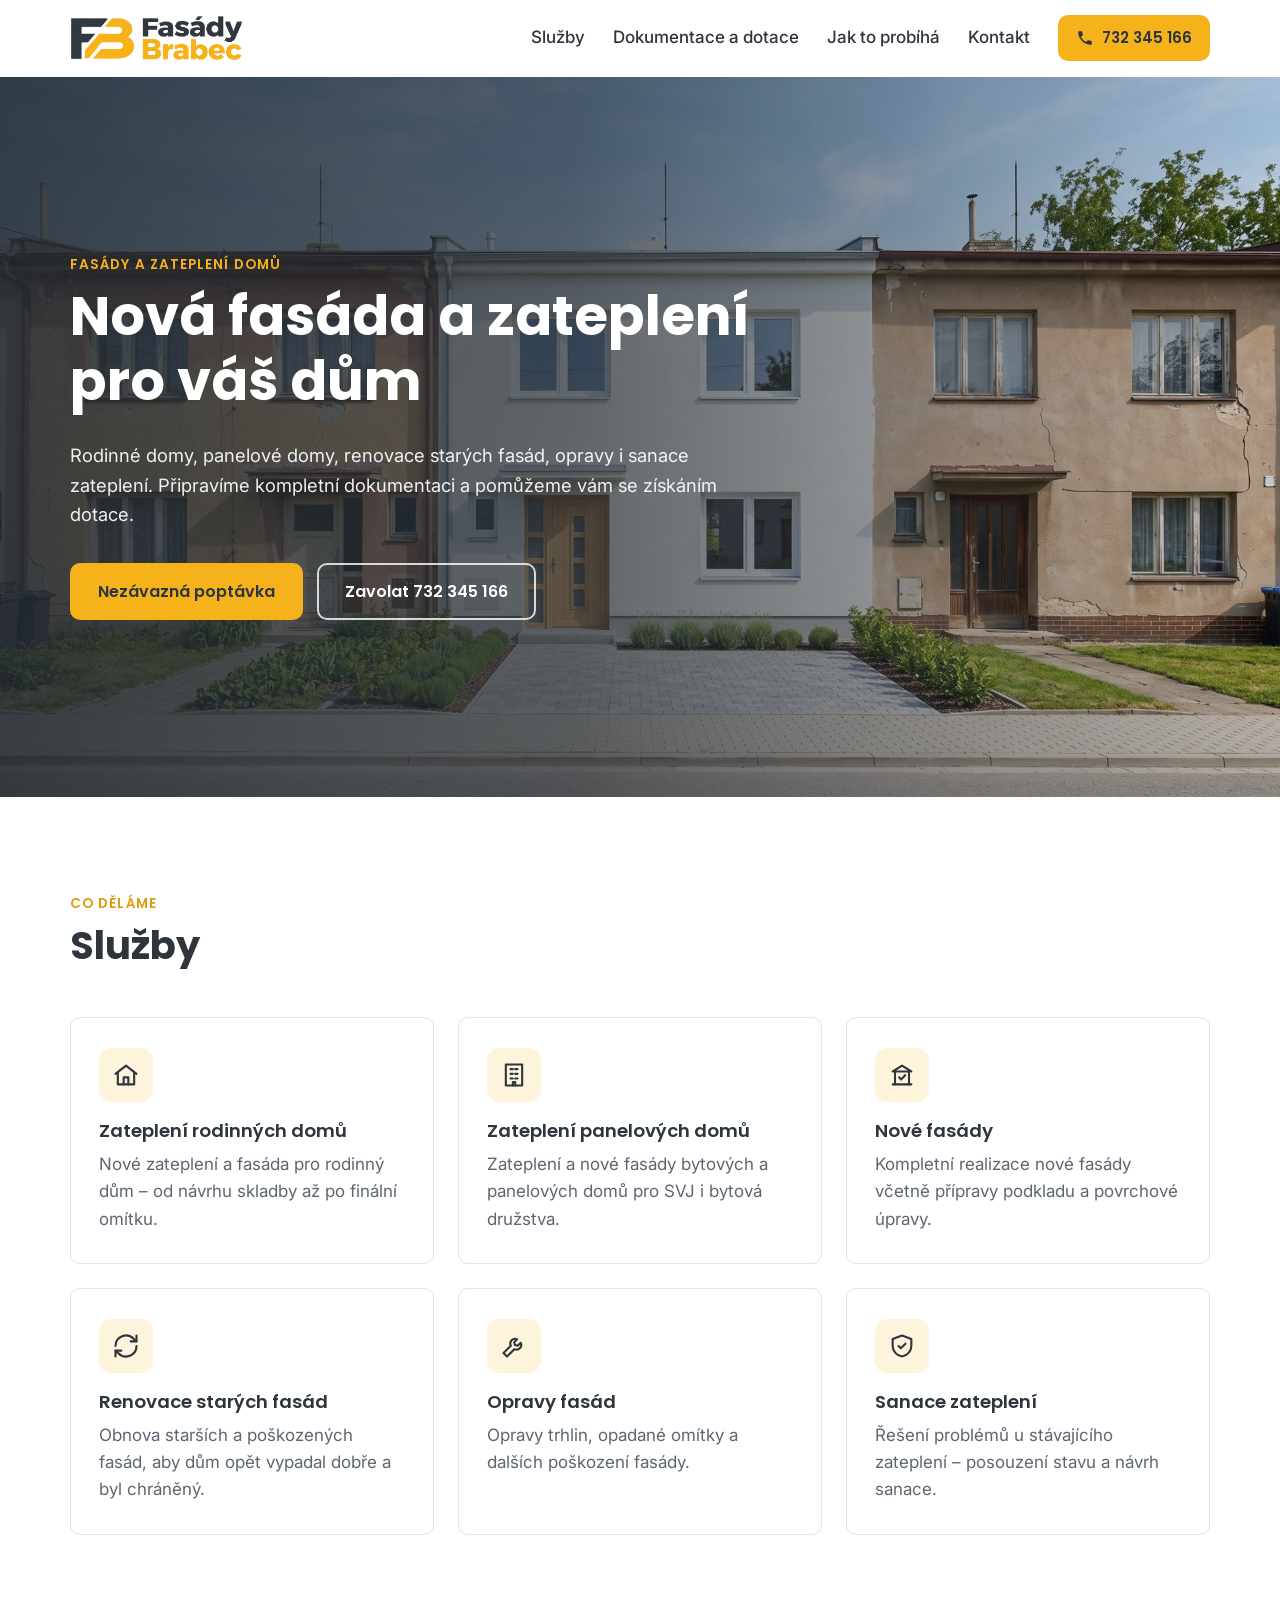
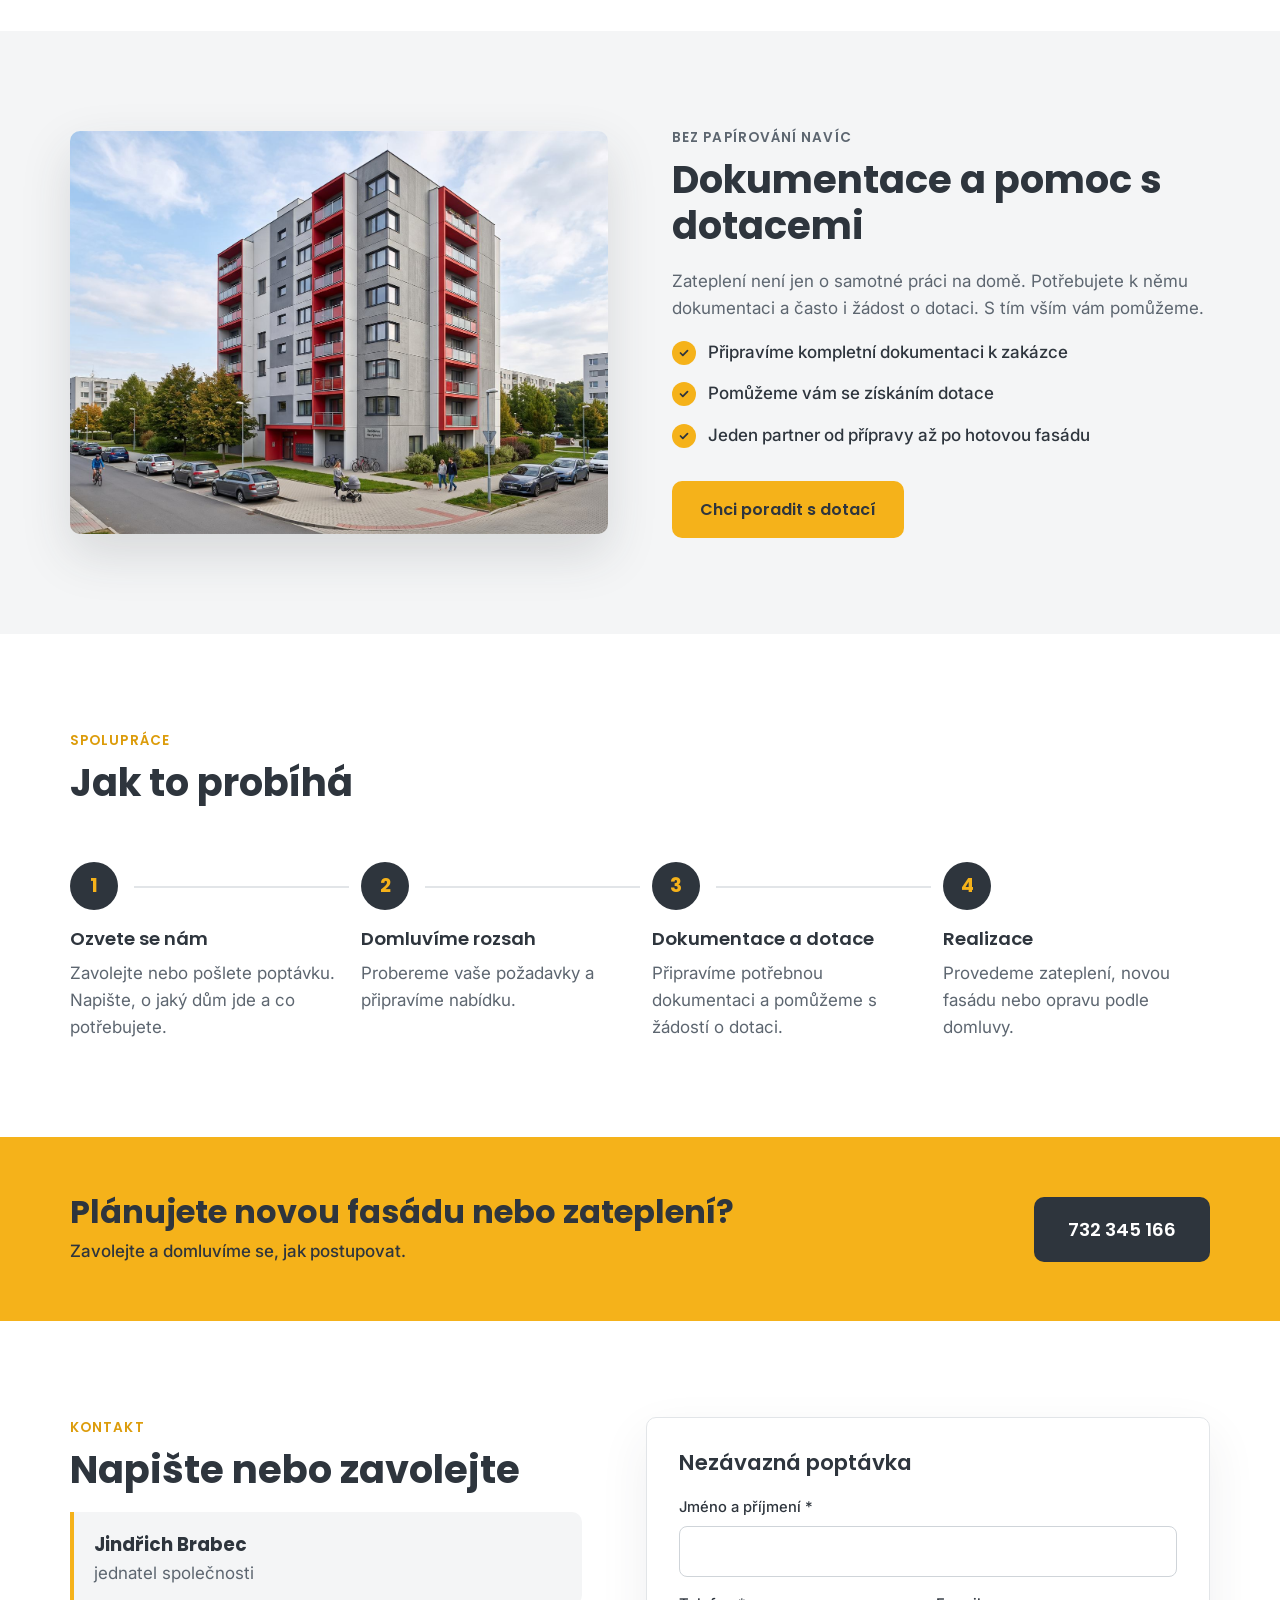
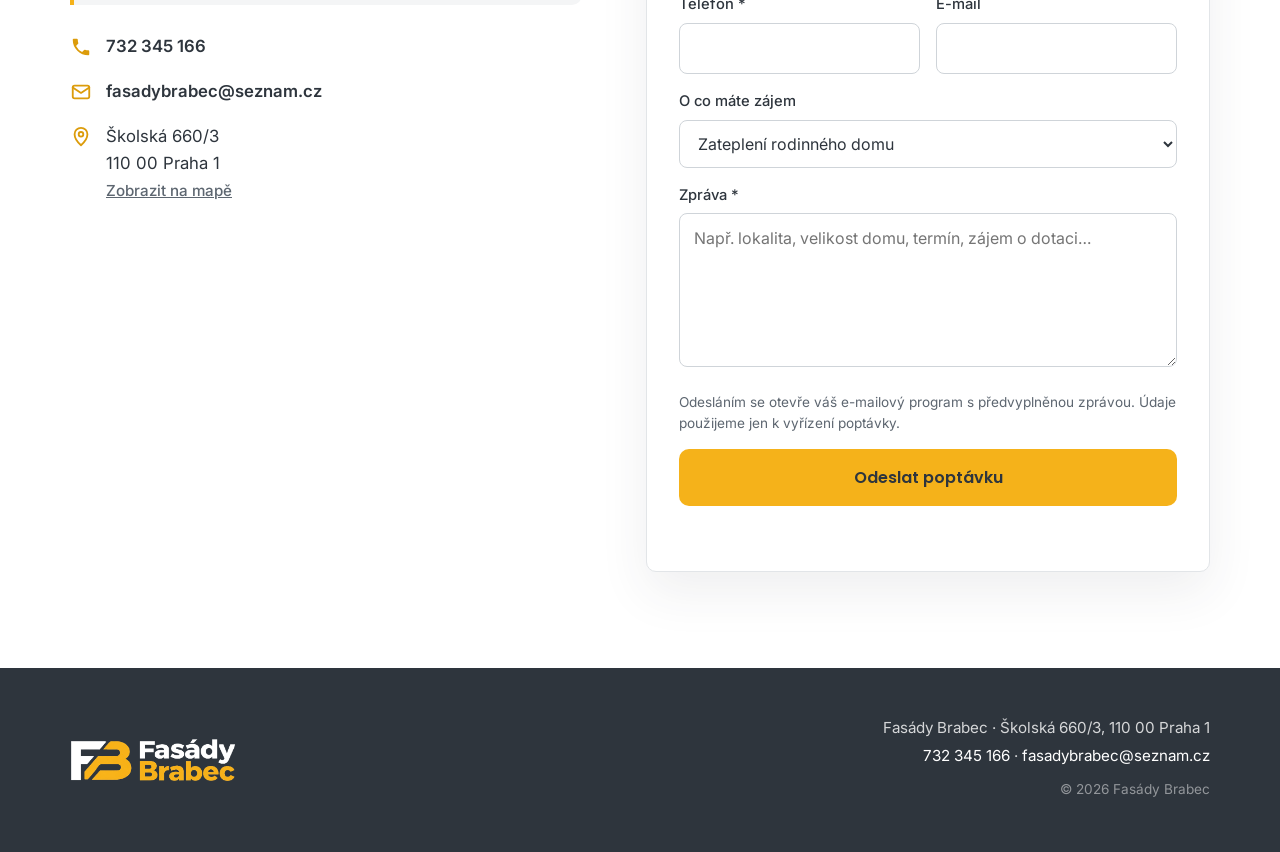
==== index.html @ e6b009e5 "Initial website Fasády Brabec Co-Authored-By: Claude Opus 5.5 <noreply@anthropic.com>" ====
<!DOCTYPE html>
<html lang="cs">
<head>
  <!-- Google Tag Manager -->
  <script>(function(w,d,s,l,i){w[l]=w[l]||[];w[l].push({'gtm.start':
  new Date().getTime(),event:'gtm.js'});var f=d.getElementsByTagName(s)[0],
  j=d.createElement(s),dl=l!='dataLayer'?'&l='+l:'';j.async=true;j.src=
  'https://www.googletagmanager.com/gtm.js?id='+i+dl;f.parentNode.insertBefore(j,f);
  })(window,document,'script','dataLayer','GTM-MR7RRQ3H');</script>
  <!-- End Google Tag Manager -->
  <meta charset="UTF-8">
  <meta name="viewport" content="width=device-width, initial-scale=1">
  <title>Fasády Brabec – nové fasády, zateplení a opravy fasád | Praha</title>
  <meta name="description" content="Nové fasády a zateplení rodinných i panelových domů, renovace a opravy fasád, sanace zateplení. Připravíme kompletní dokumentaci a pomůžeme s dotacemi.">
  <link rel="canonical" href="https://fasadybrabec.cz/">

  <meta property="og:type" content="website">
  <meta property="og:url" content="https://fasadybrabec.cz/">
  <meta property="og:title" content="Fasády Brabec – nové fasády a zateplení domů">
  <meta property="og:description" content="Zateplení a fasády pro rodinné i panelové domy. Dokumentace a pomoc s dotacemi.">
  <meta property="og:image" content="https://fasadybrabec.cz/img/rodinny-dum-og.jpg">
  <meta property="og:locale" content="cs_CZ">

  <link rel="icon" type="image/png" href="img/favicon.png">
  <link rel="apple-touch-icon" href="img/favicon.png">

  <link rel="preconnect" href="https://fonts.googleapis.com">
  <link rel="preconnect" href="https://fonts.gstatic.com" crossorigin>
  <link href="https://fonts.googleapis.com/css2?family=Poppins:wght@500;600;700&family=Inter:wght@400;500;600&display=swap" rel="stylesheet">
  <link rel="stylesheet" href="style.css">

  <script type="application/ld+json">
  {
    "@context": "https://schema.org",
    "@type": "HomeAndConstructionBusiness",
    "name": "Fasády Brabec",
    "url": "https://fasadybrabec.cz/",
    "logo": "https://fasadybrabec.cz/img/logo-fasady-brabec.png",
    "image": "https://fasadybrabec.cz/img/rodinny-dum-og.jpg",
    "telephone": "+420732345166",
    "email": "fasadybrabec@seznam.cz",
    "address": {
      "@type": "PostalAddress",
      "streetAddress": "Školská 660/3",
      "addressLocality": "Praha 1",
      "postalCode": "110 00",
      "addressCountry": "CZ"
    },
    "founder": { "@type": "Person", "name": "Jindřich Brabec", "jobTitle": "jednatel společnosti" }
  }
  </script>
</head>
<body>
  <!-- Google Tag Manager (noscript) -->
  <noscript><iframe src="https://www.googletagmanager.com/ns.html?id=GTM-MR7RRQ3H"
  height="0" width="0" style="display:none;visibility:hidden"></iframe></noscript>
  <!-- End Google Tag Manager (noscript) -->

  <header class="site-header" id="top">
    <div class="container header-inner">
      <a href="#top" class="logo" aria-label="Fasády Brabec – úvod">
        <img src="img/logo-fasady-brabec.png" alt="Fasády Brabec" width="591" height="157">
      </a>

      <button class="nav-toggle" aria-expanded="false" aria-controls="main-nav" aria-label="Otevřít menu">
        <span></span><span></span><span></span>
      </button>

      <nav class="main-nav" id="main-nav">
        <a href="#sluzby">Služby</a>
        <a href="#dotace">Dokumentace a dotace</a>
        <a href="#postup">Jak to probíhá</a>
        <a href="#kontakt">Kontakt</a>
        <a href="tel:+420732345166" class="btn btn-primary btn-sm nav-phone">
          <svg viewBox="0 0 24 24" aria-hidden="true"><path d="M6.6 10.8a15.1 15.1 0 0 0 6.6 6.6l2.2-2.2a1 1 0 0 1 1-.25 11.4 11.4 0 0 0 3.6.57 1 1 0 0 1 1 1V20a1 1 0 0 1-1 1A17 17 0 0 1 3 4a1 1 0 0 1 1-1h3.5a1 1 0 0 1 1 1c0 1.25.2 2.45.57 3.57a1 1 0 0 1-.25 1z"/></svg>
          732 345 166
        </a>
      </nav>
    </div>
  </header>

  <main>
    <!-- HERO -->
    <section class="hero">
      <div class="hero-bg" role="img" aria-label="Řadové domy – uprostřed dům s novou fasádou"></div>
      <div class="container hero-content">
        <p class="eyebrow">Fasády a zateplení domů</p>
        <h1>Nová fasáda a zateplení<br>pro váš dům</h1>
        <p class="hero-lead">Rodinné domy, panelové domy, renovace starých fasád, opravy i sanace zateplení. Připravíme kompletní dokumentaci a pomůžeme vám se získáním dotace.</p>
        <div class="hero-actions">
          <a href="#kontakt" class="btn btn-primary">Nezávazná poptávka</a>
          <a href="tel:+420732345166" class="btn btn-ghost">Zavolat 732 345 166</a>
        </div>
      </div>
    </section>

    <!-- SLUŽBY -->
    <section class="section" id="sluzby">
      <div class="container">
        <div class="section-head">
          <p class="eyebrow">Co děláme</p>
          <h2>Služby</h2>
        </div>

        <div class="services">
          <article class="service">
            <div class="service-icon" aria-hidden="true">
              <svg viewBox="0 0 24 24"><path d="M3 11 12 4l9 7"/><path d="M5 10v10h14V10"/><path d="M10 20v-6h4v6"/></svg>
            </div>
            <h3>Zateplení rodinných domů</h3>
            <p>Nové zateplení a fasáda pro rodinný dům – od návrhu skladby až po finální omítku.</p>
          </article>

          <article class="service">
            <div class="service-icon" aria-hidden="true">
              <svg viewBox="0 0 24 24"><rect x="5" y="3" width="14" height="18"/><path d="M9 7h2M13 7h2M9 11h2M13 11h2M9 15h2M13 15h2M11 21v-3h2v3"/></svg>
            </div>
            <h3>Zateplení panelových domů</h3>
            <p>Zateplení a nové fasády bytových a panelových domů pro SVJ i bytová družstva.</p>
          </article>

          <article class="service">
            <div class="service-icon" aria-hidden="true">
              <svg viewBox="0 0 24 24"><path d="M4 20h16"/><path d="M6 20V9h12v11"/><path d="M4 9l8-5 8 5"/><path d="m9.5 14 1.8 1.8 3.4-3.6"/></svg>
            </div>
            <h3>Nové fasády</h3>
            <p>Kompletní realizace nové fasády včetně přípravy podkladu a povrchové úpravy.</p>
          </article>

          <article class="service">
            <div class="service-icon" aria-hidden="true">
              <svg viewBox="0 0 24 24"><path d="M3 12a9 9 0 0 1 15.5-6.2L21 8"/><path d="M21 3v5h-5"/><path d="M21 12a9 9 0 0 1-15.5 6.2L3 16"/><path d="M3 21v-5h5"/></svg>
            </div>
            <h3>Renovace starých fasád</h3>
            <p>Obnova starších a poškozených fasád, aby dům opět vypadal dobře a byl chráněný.</p>
          </article>

          <article class="service">
            <div class="service-icon" aria-hidden="true">
              <svg viewBox="0 0 24 24"><path d="M14.7 6.3a4 4 0 0 0-5.4 5.4L3 18l3 3 6.3-6.3a4 4 0 0 0 5.4-5.4l-2.5 2.5-2.4-.6-.6-2.4z"/></svg>
            </div>
            <h3>Opravy fasád</h3>
            <p>Opravy trhlin, opadané omítky a dalších poškození fasády.</p>
          </article>

          <article class="service">
            <div class="service-icon" aria-hidden="true">
              <svg viewBox="0 0 24 24"><path d="M12 3 4 6v6c0 4.5 3.4 8.3 8 9 4.6-.7 8-4.5 8-9V6z"/><path d="m9 12 2 2 4-4"/></svg>
            </div>
            <h3>Sanace zateplení</h3>
            <p>Řešení problémů u stávajícího zateplení – posouzení stavu a návrh sanace.</p>
          </article>
        </div>
      </div>
    </section>

    <!-- DOKUMENTACE A DOTACE -->
    <section class="section section-alt" id="dotace">
      <div class="container split">
        <div class="split-img">
          <img src="img/panelovy-dum.jpg" alt="Zateplený panelový dům s novou fasádou" width="1400" height="1045" loading="lazy">
        </div>
        <div class="split-text">
          <p class="eyebrow">Bez papírování navíc</p>
          <h2>Dokumentace a pomoc s dotacemi</h2>
          <p>Zateplení není jen o samotné práci na domě. Potřebujete k němu dokumentaci a často i žádost o dotaci. S tím vším vám pomůžeme.</p>
          <ul class="checklist">
            <li>Připravíme kompletní dokumentaci k zakázce</li>
            <li>Pomůžeme vám se získáním dotace</li>
            <li>Jeden partner od přípravy až po hotovou fasádu</li>
          </ul>
          <a href="#kontakt" class="btn btn-primary">Chci poradit s dotací</a>
        </div>
      </div>
    </section>

    <!-- POSTUP -->
    <section class="section" id="postup">
      <div class="container">
        <div class="section-head">
          <p class="eyebrow">Spolupráce</p>
          <h2>Jak to probíhá</h2>
        </div>
        <ol class="steps">
          <li>
            <span class="step-num">1</span>
            <h3>Ozvete se nám</h3>
            <p>Zavolejte nebo pošlete poptávku. Napište, o jaký dům jde a co potřebujete.</p>
          </li>
          <li>
            <span class="step-num">2</span>
            <h3>Domluvíme rozsah</h3>
            <p>Probereme vaše požadavky a připravíme nabídku.</p>
          </li>
          <li>
            <span class="step-num">3</span>
            <h3>Dokumentace a dotace</h3>
            <p>Připravíme potřebnou dokumentaci a pomůžeme s žádostí o dotaci.</p>
          </li>
          <li>
            <span class="step-num">4</span>
            <h3>Realizace</h3>
            <p>Provedeme zateplení, novou fasádu nebo opravu podle domluvy.</p>
          </li>
        </ol>
      </div>
    </section>

    <!-- CTA pás -->
    <section class="cta-band">
      <div class="container cta-inner">
        <div>
          <h2>Plánujete novou fasádu nebo zateplení?</h2>
          <p>Zavolejte a domluvíme se, jak postupovat.</p>
        </div>
        <a href="tel:+420732345166" class="btn btn-dark">732 345 166</a>
      </div>
    </section>

    <!-- KONTAKT -->
    <section class="section" id="kontakt">
      <div class="container contact">
        <div class="contact-info">
          <p class="eyebrow">Kontakt</p>
          <h2>Napište nebo zavolejte</h2>

          <div class="person">
            <strong>Jindřich Brabec</strong>
            <span>jednatel společnosti</span>
          </div>

          <ul class="contact-list">
            <li>
              <svg viewBox="0 0 24 24" aria-hidden="true"><path d="M6.6 10.8a15.1 15.1 0 0 0 6.6 6.6l2.2-2.2a1 1 0 0 1 1-.25 11.4 11.4 0 0 0 3.6.57 1 1 0 0 1 1 1V20a1 1 0 0 1-1 1A17 17 0 0 1 3 4a1 1 0 0 1 1-1h3.5a1 1 0 0 1 1 1c0 1.25.2 2.45.57 3.57a1 1 0 0 1-.25 1z"/></svg>
              <a href="tel:+420732345166">732 345 166</a>
            </li>
            <li>
              <svg viewBox="0 0 24 24" aria-hidden="true" class="stroke"><rect x="3" y="5" width="18" height="14" rx="2"/><path d="m3 7 9 6 9-6"/></svg>
              <a href="mailto:fasadybrabec@seznam.cz">fasadybrabec@seznam.cz</a>
            </li>
            <li>
              <svg viewBox="0 0 24 24" aria-hidden="true" class="stroke"><path d="M12 21s-7-6.2-7-12a7 7 0 0 1 14 0c0 5.8-7 12-7 12z"/><circle cx="12" cy="9" r="2.5"/></svg>
              <address>
                Školská 660/3<br>
                110 00 Praha 1<br>
                <a href="https://mapy.com/cs/?q=%C5%A0kolsk%C3%A1%20660%2F3%2C%20Praha%201" target="_blank" rel="noopener">Zobrazit na mapě</a>
              </address>
            </li>
          </ul>
        </div>

        <form class="contact-form" id="contact-form" novalidate>
          <h3>Nezávazná poptávka</h3>
          <div class="field">
            <label for="f-name">Jméno a příjmení *</label>
            <input id="f-name" name="name" type="text" autocomplete="name" required>
          </div>
          <div class="field-row">
            <div class="field">
              <label for="f-phone">Telefon *</label>
              <input id="f-phone" name="phone" type="tel" autocomplete="tel" required>
            </div>
            <div class="field">
              <label for="f-email">E-mail</label>
              <input id="f-email" name="email" type="email" autocomplete="email">
            </div>
          </div>
          <div class="field">
            <label for="f-type">O co máte zájem</label>
            <select id="f-type" name="type">
              <option>Zateplení rodinného domu</option>
              <option>Zateplení panelového / bytového domu</option>
              <option>Nová fasáda</option>
              <option>Renovace staré fasády</option>
              <option>Oprava fasády</option>
              <option>Sanace zateplení</option>
              <option>Jiné</option>
            </select>
          </div>
          <div class="field">
            <label for="f-msg">Zpráva *</label>
            <textarea id="f-msg" name="message" rows="5" placeholder="Např. lokalita, velikost domu, termín, zájem o dotaci…" required></textarea>
          </div>
          <p class="form-note">Odesláním se otevře váš e-mailový program s předvyplněnou zprávou. Údaje použijeme jen k vyřízení poptávky.</p>
          <button type="submit" class="btn btn-primary btn-block">Odeslat poptávku</button>
          <p class="form-status" role="status" aria-live="polite"></p>
        </form>
      </div>
    </section>
  </main>

  <footer class="site-footer">
    <div class="container footer-inner">
      <img src="img/logo-fasady-brabec-white.png" alt="Fasády Brabec" class="footer-logo" width="591" height="157" loading="lazy">
      <div class="footer-text">
        <p>Fasády Brabec · Školská 660/3, 110 00 Praha 1</p>
        <p><a href="tel:+420732345166">732 345 166</a> · <a href="mailto:fasadybrabec@seznam.cz">fasadybrabec@seznam.cz</a></p>
        <p class="copy">© <span id="year">2026</span> Fasády Brabec</p>
      </div>
    </div>
  </footer>

  <script src="script.js"></script>
</body>
</html>
---- style.css ----
:root {
  --dark: #2e353d;
  --dark-2: #232a31;
  --yellow: #f5b21a;
  --yellow-dark: #dc9c0b;
  --text: #2e353d;
  --muted: #5d6670;
  --bg: #ffffff;
  --bg-alt: #f4f5f6;
  --line: #e2e5e8;
  --radius: 10px;
  --header-h: 76px;
  --font-head: "Poppins", system-ui, sans-serif;
  --font-body: "Inter", system-ui, sans-serif;
}

*, *::before, *::after { box-sizing: border-box; }

html { scroll-behavior: smooth; scroll-padding-top: var(--header-h); }

body {
  margin: 0;
  font-family: var(--font-body);
  font-size: 17px;
  line-height: 1.6;
  color: var(--text);
  background: var(--bg);
  -webkit-font-smoothing: antialiased;
}

img { max-width: 100%; height: auto; display: block; }
a { color: inherit; }

h1, h2, h3 {
  font-family: var(--font-head);
  line-height: 1.2;
  margin: 0 0 .5em;
  color: var(--dark);
}
h1 { font-size: clamp(2rem, 5vw, 3.4rem); font-weight: 700; }
h2 { font-size: clamp(1.6rem, 3.5vw, 2.4rem); font-weight: 700; }
h3 { font-size: 1.15rem; font-weight: 600; }
p { margin: 0 0 1em; }

.container { width: 100%; max-width: 1180px; margin: 0 auto; padding: 0 20px; }

.eyebrow {
  font-family: var(--font-head);
  font-weight: 600;
  font-size: .85rem;
  letter-spacing: .08em;
  text-transform: uppercase;
  color: var(--yellow-dark);
  margin-bottom: .6em;
}

/* Buttons */
.btn {
  display: inline-flex;
  align-items: center;
  justify-content: center;
  gap: 8px;
  padding: 14px 26px;
  border-radius: var(--radius);
  font-family: var(--font-head);
  font-weight: 600;
  font-size: 1rem;
  text-decoration: none;
  border: 2px solid transparent;
  cursor: pointer;
  transition: background .2s, color .2s, border-color .2s, transform .2s;
}
.btn:hover { transform: translateY(-1px); }
.btn-primary { background: var(--yellow); color: var(--dark); }
.btn-primary:hover { background: var(--yellow-dark); }
.btn-ghost { border-color: rgba(255,255,255,.8); color: #fff; }
.btn-ghost:hover { background: #fff; color: var(--dark); }
.btn-dark { background: var(--dark); color: #fff; }
.btn-dark:hover { background: var(--dark-2); }
.btn-sm { padding: 9px 16px; font-size: .95rem; }
.btn-block { width: 100%; }
.btn svg { width: 18px; height: 18px; fill: currentColor; }

/* Header */
.site-header {
  position: sticky;
  top: 0;
  z-index: 50;
  background: rgba(255,255,255,.97);
  border-bottom: 1px solid transparent;
  transition: box-shadow .2s, border-color .2s;
}
.site-header.scrolled { border-color: var(--line); box-shadow: 0 4px 20px rgba(0,0,0,.06); }
.header-inner { display: flex; align-items: center; justify-content: space-between; height: var(--header-h); }
.logo img { height: 46px; width: auto; }

.main-nav { display: flex; align-items: center; gap: 28px; }
.main-nav a:not(.btn) {
  text-decoration: none;
  font-weight: 500;
  color: var(--dark);
  position: relative;
}
.main-nav a:not(.btn)::after {
  content: "";
  position: absolute;
  left: 0; bottom: -4px;
  width: 0; height: 2px;
  background: var(--yellow);
  transition: width .2s;
}
.main-nav a:not(.btn):hover::after { width: 100%; }

.nav-toggle {
  display: none;
  background: none;
  border: 0;
  width: 44px; height: 44px;
  padding: 10px;
  cursor: pointer;
}
.nav-toggle span {
  display: block;
  height: 2px;
  background: var(--dark);
  margin: 5px 0;
  transition: transform .25s, opacity .25s;
}
.nav-toggle[aria-expanded="true"] span:nth-child(1) { transform: translateY(7px) rotate(45deg); }
.nav-toggle[aria-expanded="true"] span:nth-child(2) { opacity: 0; }
.nav-toggle[aria-expanded="true"] span:nth-child(3) { transform: translateY(-7px) rotate(-45deg); }

/* Hero */
.hero {
  position: relative;
  min-height: min(82vh, 720px);
  display: flex;
  align-items: center;
  color: #fff;
  overflow: hidden;
}
.hero-bg {
  position: absolute;
  inset: 0;
  background: url("img/rodinny-dum.jpg") center 40% / cover no-repeat;
}
.hero-bg::after {
  content: "";
  position: absolute;
  inset: 0;
  background: linear-gradient(90deg, rgba(35,42,49,.88) 0%, rgba(35,42,49,.7) 45%, rgba(35,42,49,.15) 100%);
}
.hero-content { position: relative; padding-top: 80px; padding-bottom: 80px; }
.hero h1 { color: #fff; max-width: 14em; }
.hero .eyebrow { color: var(--yellow); }
.hero-lead { max-width: 36em; font-size: 1.15rem; color: rgba(255,255,255,.92); margin-bottom: 1.8em; }
.hero-actions { display: flex; flex-wrap: wrap; gap: 14px; }

/* Sections */
.section { padding: 96px 0; }
.section-alt { background: var(--bg-alt); }
.section-head { margin-bottom: 48px; }

/* Services */
.services {
  display: grid;
  grid-template-columns: repeat(3, 1fr);
  gap: 24px;
}
.service {
  background: #fff;
  border: 1px solid var(--line);
  border-radius: var(--radius);
  padding: 30px 28px;
  transition: border-color .2s, box-shadow .2s, transform .2s;
}
.service:hover {
  border-color: var(--yellow);
  box-shadow: 0 10px 30px rgba(46,53,61,.08);
  transform: translateY(-3px);
}
.service p { color: var(--muted); margin: 0; }
.service-icon {
  width: 54px; height: 54px;
  border-radius: 12px;
  background: rgba(245,178,26,.15);
  display: grid;
  place-items: center;
  margin-bottom: 18px;
}
.service-icon svg {
  width: 28px; height: 28px;
  fill: none;
  stroke: var(--dark);
  stroke-width: 1.8;
  stroke-linecap: round;
  stroke-linejoin: round;
}

/* Split */
.split { display: grid; grid-template-columns: 1fr 1fr; gap: 64px; align-items: center; }
.split-img img { border-radius: var(--radius); box-shadow: 0 20px 50px rgba(46,53,61,.15); aspect-ratio: 4 / 3; object-fit: cover; width: 100%; }
.split-text > p { color: var(--muted); }

.checklist { list-style: none; padding: 0; margin: 0 0 32px; }
.checklist li {
  position: relative;
  padding-left: 36px;
  margin-bottom: 14px;
  font-weight: 500;
}
.checklist li::before {
  content: "";
  position: absolute;
  left: 0; top: 2px;
  width: 24px; height: 24px;
  border-radius: 50%;
  background: var(--yellow) url("data:image/svg+xml,%3Csvg xmlns='http://www.w3.org/2000/svg' viewBox='0 0 24 24' fill='none' stroke='%232e353d' stroke-width='3' stroke-linecap='round' stroke-linejoin='round'%3E%3Cpath d='m6 12 4 4 8-8'/%3E%3C/svg%3E") center / 14px no-repeat;
}

/* Steps */
.steps {
  list-style: none;
  padding: 0;
  margin: 0;
  display: grid;
  grid-template-columns: repeat(4, 1fr);
  gap: 24px;
  counter-reset: step;
}
.steps li { position: relative; padding-top: 8px; }
.steps li:not(:last-child)::after {
  content: "";
  position: absolute;
  top: 32px;
  left: 64px;
  right: -12px;
  height: 2px;
  background: var(--line);
}
.step-num {
  display: grid;
  place-items: center;
  width: 48px; height: 48px;
  border-radius: 50%;
  background: var(--dark);
  color: var(--yellow);
  font-family: var(--font-head);
  font-weight: 700;
  font-size: 1.2rem;
  margin-bottom: 18px;
}
.steps p { color: var(--muted); margin: 0; }

/* CTA band */
.cta-band { background: var(--yellow); padding: 56px 0; }
.cta-inner { display: flex; align-items: center; justify-content: space-between; gap: 24px; flex-wrap: wrap; }
.cta-band h2 { margin-bottom: .2em; font-size: clamp(1.4rem, 3vw, 2rem); }
.cta-band p { margin: 0; font-weight: 500; }
.cta-band .btn { font-size: 1.15rem; padding: 16px 32px; }

/* Contact */
.contact { display: grid; grid-template-columns: 1fr 1.1fr; gap: 64px; align-items: start; }
.person {
  display: flex;
  flex-direction: column;
  padding: 18px 20px;
  border-left: 4px solid var(--yellow);
  background: var(--bg-alt);
  border-radius: 0 var(--radius) var(--radius) 0;
  margin: 8px 0 28px;
}
.person strong { font-family: var(--font-head); font-size: 1.15rem; }
.person span { color: var(--muted); }

.contact-list { list-style: none; padding: 0; margin: 0; }
.contact-list li { display: flex; gap: 14px; align-items: flex-start; margin-bottom: 18px; font-size: 1.05rem; }
.contact-list svg { width: 22px; height: 22px; flex-shrink: 0; margin-top: 3px; fill: var(--yellow-dark); }
.contact-list svg.stroke { fill: none; stroke: var(--yellow-dark); stroke-width: 2; stroke-linecap: round; stroke-linejoin: round; }
.contact-list a { font-weight: 600; text-decoration: none; }
.contact-list a:hover { text-decoration: underline; }
.contact-list address { font-style: normal; }
.contact-list address a { font-weight: 500; font-size: .95rem; color: var(--muted); text-decoration: underline; }

.contact-form {
  background: #fff;
  border: 1px solid var(--line);
  border-radius: var(--radius);
  padding: 32px;
  box-shadow: 0 20px 50px rgba(46,53,61,.08);
}
.contact-form h3 { font-size: 1.35rem; margin-bottom: 20px; }
.field { margin-bottom: 16px; flex: 1; }
.field-row { display: flex; gap: 16px; }
.field label { display: block; font-weight: 500; font-size: .92rem; margin-bottom: 6px; }
.field input, .field select, .field textarea {
  width: 100%;
  padding: 12px 14px;
  border: 1px solid #cfd4d9;
  border-radius: 8px;
  font: inherit;
  font-size: 1rem;
  color: var(--text);
  background: #fff;
  transition: border-color .2s, box-shadow .2s;
}
.field textarea { resize: vertical; }
.field input:focus, .field select:focus, .field textarea:focus {
  outline: none;
  border-color: var(--yellow-dark);
  box-shadow: 0 0 0 3px rgba(245,178,26,.25);
}
.field.invalid input, .field.invalid textarea { border-color: #c0392b; }
.form-note { font-size: .85rem; color: var(--muted); }
.form-status { margin: 12px 0 0; font-size: .95rem; font-weight: 500; min-height: 1.4em; }
.form-status.error { color: #c0392b; }
.form-status.ok { color: #1e7e34; }

/* Footer */
.site-footer { background: var(--dark); color: rgba(255,255,255,.8); padding: 48px 0; font-size: .95rem; }
.footer-inner { display: flex; align-items: center; justify-content: space-between; gap: 32px; flex-wrap: wrap; }
.footer-logo { height: 44px; width: auto; }
.footer-text { text-align: right; }
.footer-text p { margin: 0 0 4px; }
.footer-text a { color: #fff; text-decoration: none; }
.footer-text a:hover { color: var(--yellow); }
.copy { opacity: .6; font-size: .85rem; margin-top: 10px !important; }

a:focus-visible, button:focus-visible { outline: 3px solid var(--yellow); outline-offset: 3px; }

/* Responsive */
@media (max-width: 980px) {
  .services { grid-template-columns: repeat(2, 1fr); }
  .steps { grid-template-columns: repeat(2, 1fr); row-gap: 40px; }
  .steps li::after { display: none; }
  .split, .contact { grid-template-columns: 1fr; gap: 40px; }
}

@media (max-width: 860px) {
  .nav-toggle { display: block; }
  .main-nav {
    position: absolute;
    top: var(--header-h);
    left: 0; right: 0;
    flex-direction: column;
    align-items: stretch;
    gap: 0;
    background: #fff;
    border-bottom: 1px solid var(--line);
    box-shadow: 0 10px 20px rgba(0,0,0,.08);
    padding: 8px 20px 20px;
    display: none;
  }
  .main-nav.open { display: flex; }
  .main-nav a:not(.btn) { padding: 14px 0; border-bottom: 1px solid var(--line); }
  .main-nav a:not(.btn)::after { display: none; }
  .nav-phone { margin-top: 16px; padding: 14px; }
}

@media (max-width: 600px) {
  :root { --header-h: 64px; }
  body { font-size: 16px; }
  .logo img { height: 36px; }
  .section { padding: 64px 0; }
  .section-head { margin-bottom: 32px; }
  .services, .steps { grid-template-columns: 1fr; }
  .hero { min-height: auto; }
  .hero-bg { background-position: 50% 40%; }
  .hero-bg::after { background: rgba(35,42,49,.78); }
  .hero-actions .btn { width: 100%; }
  .field-row { flex-direction: column; gap: 0; }
  .contact-form { padding: 24px 20px; }
  .cta-inner .btn { width: 100%; }
  .footer-inner { flex-direction: column; align-items: flex-start; }
  .footer-text { text-align: left; }
}

@media (prefers-reduced-motion: reduce) {
  html { scroll-behavior: auto; }
  * { transition: none !important; }
}
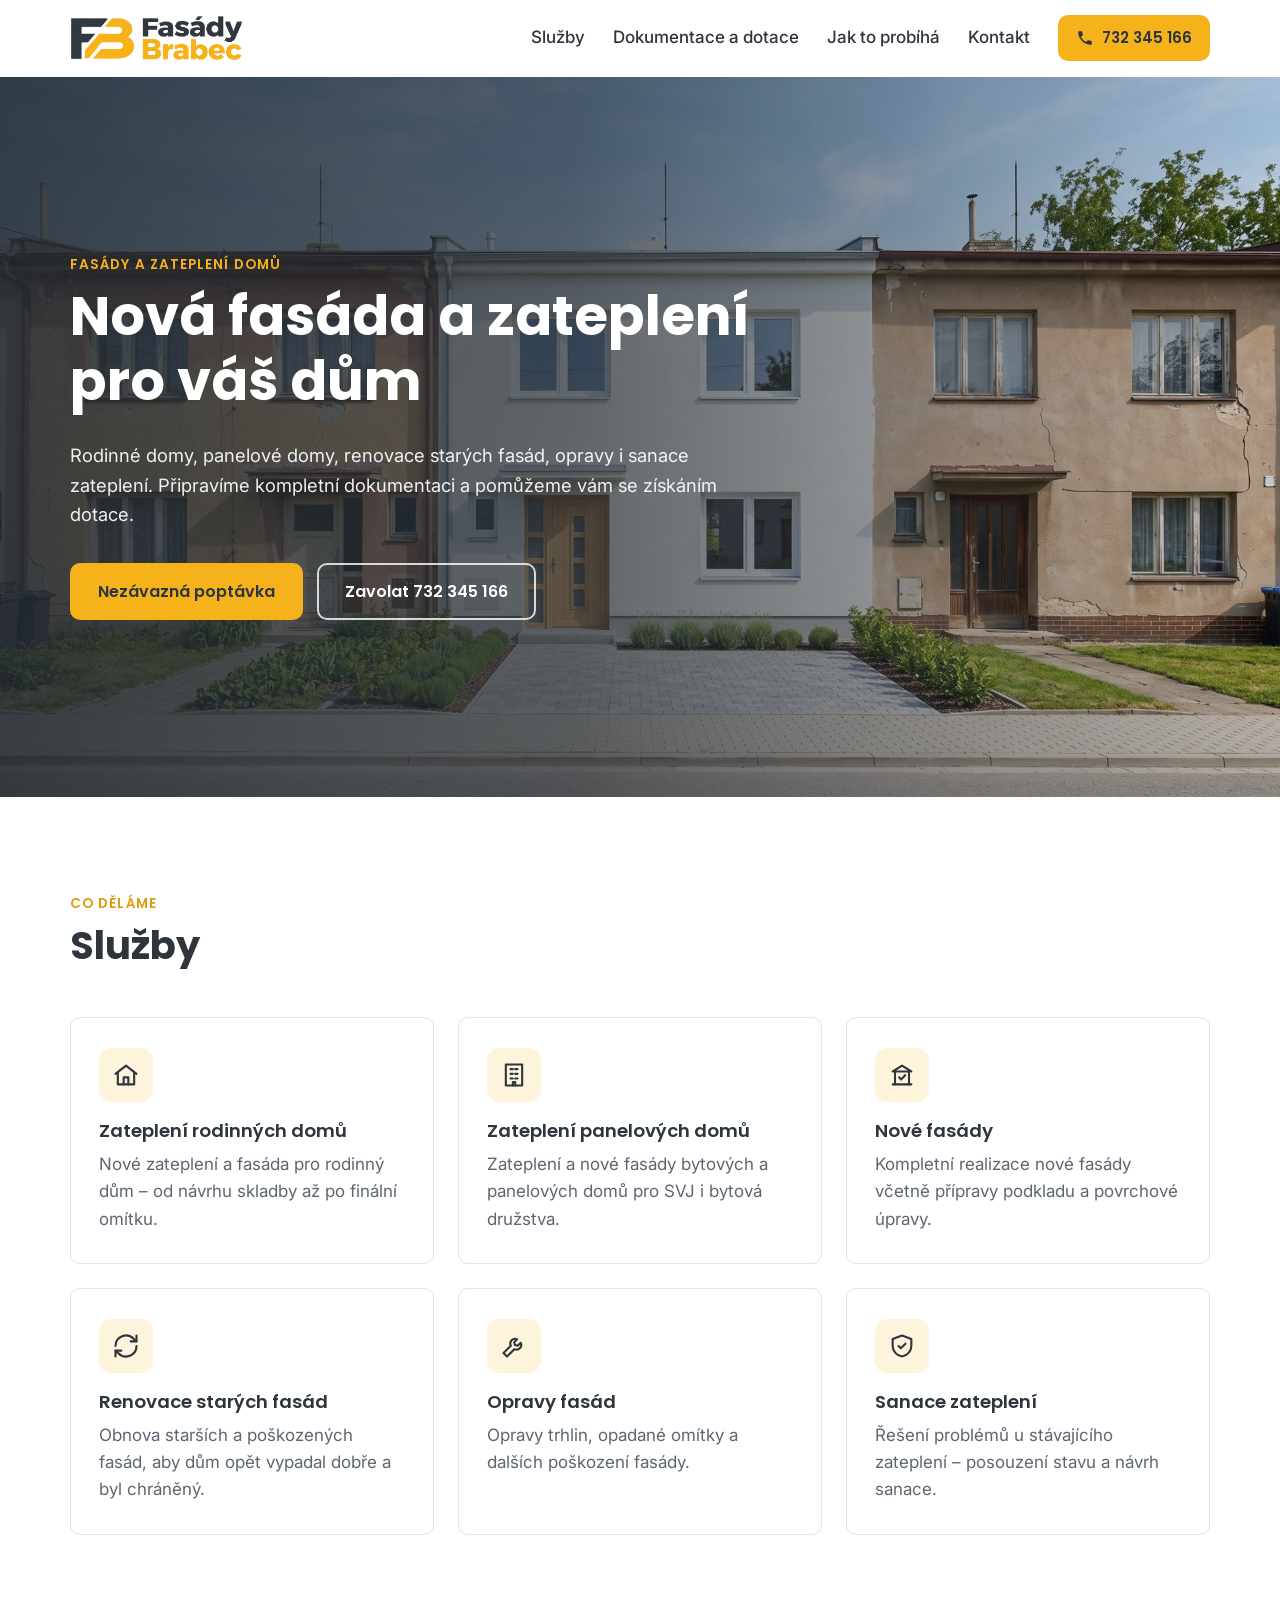
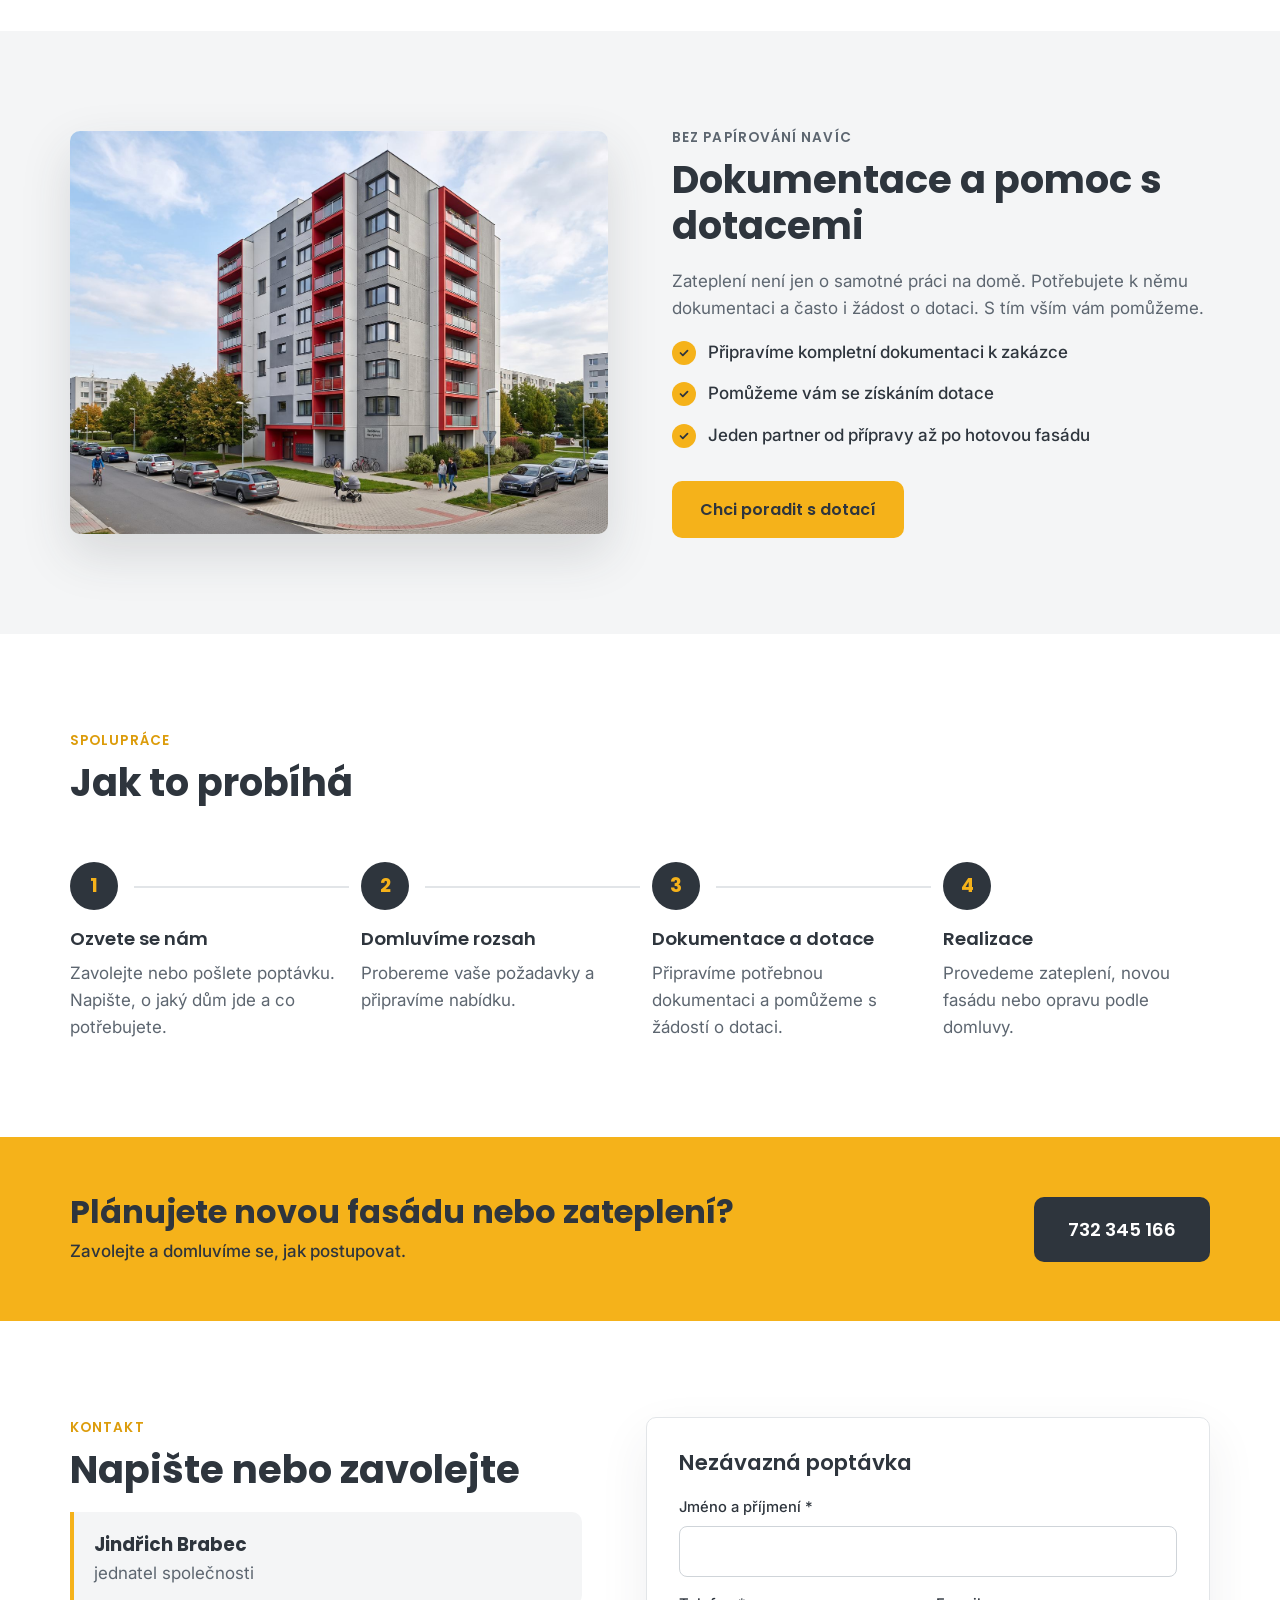
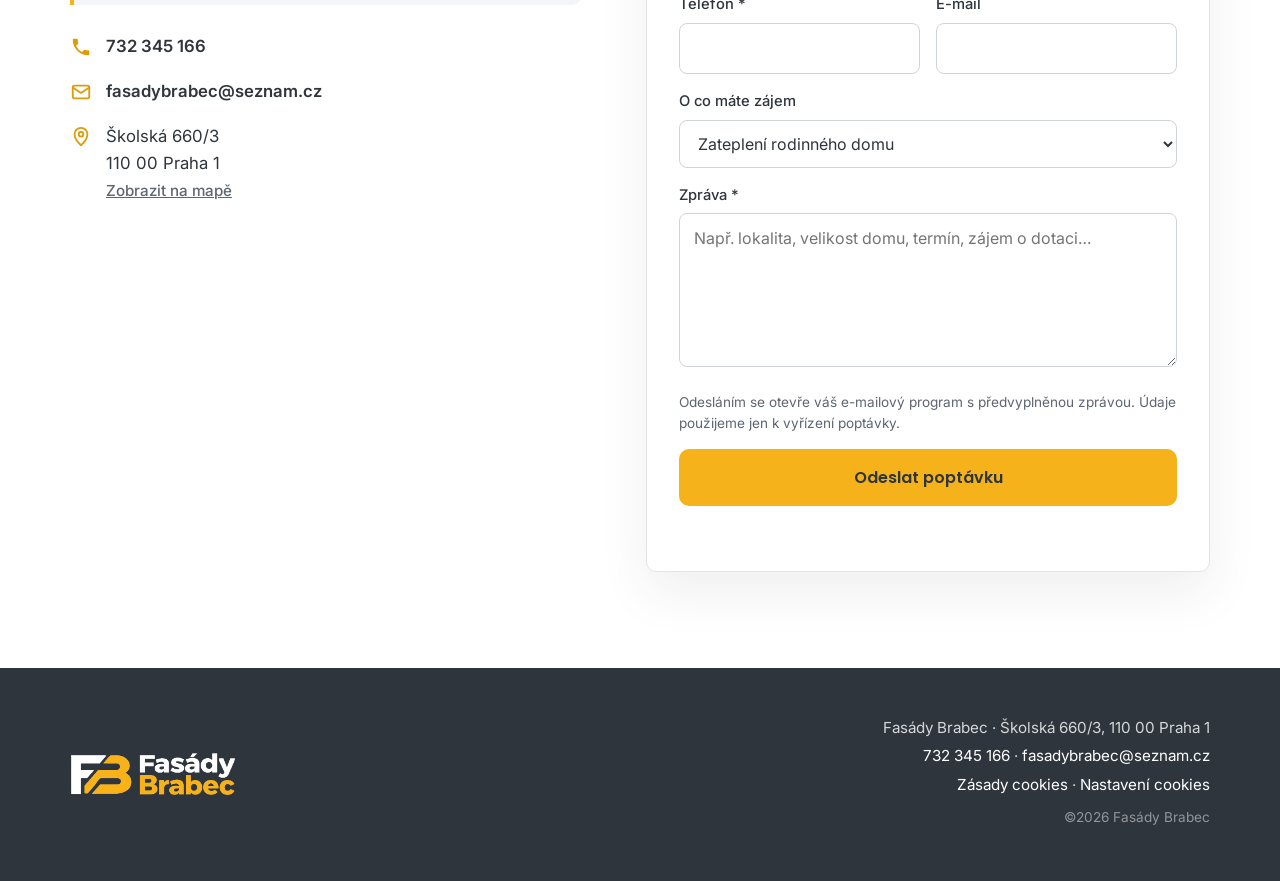
==== commit a437a3ae: "Add cookie policy page and footer cookie links Co-Authored-By: Claude Opus 5.5 <noreply@anthropic.co" ====
--- a/index.html
+++ b/index.html
@@ -50,13 +50,13 @@
   }
   </script>
 </head>
-<body>
+<body id="top">
   <!-- Google Tag Manager (noscript) -->
   <noscript><iframe src="https://www.googletagmanager.com/ns.html?id=GTM-MR7RRQ3H"
   height="0" width="0" style="display:none;visibility:hidden"></iframe></noscript>
   <!-- End Google Tag Manager (noscript) -->
 
-  <header class="site-header" id="top">
+  <header class="site-header">
     <div class="container header-inner">
       <a href="#top" class="logo" aria-label="Fasády Brabec – úvod">
         <img src="img/logo-fasady-brabec.png" alt="Fasády Brabec" width="591" height="157">
@@ -295,7 +295,8 @@
       <div class="footer-text">
         <p>Fasády Brabec · Školská 660/3, 110 00 Praha 1</p>
         <p><a href="tel:+420732345166">732 345 166</a> · <a href="mailto:fasadybrabec@seznam.cz">fasadybrabec@seznam.cz</a></p>
-        <p class="copy">© <span id="year">2026</span> Fasády Brabec</p>
+        <p><a href="/zasady-cookies/">Zásady cookies</a> · <a href="#cookie-settings">Nastavení cookies</a></p>
+        <p class="copy">©<span id="year">2026</span> Fasády Brabec</p>
       </div>
     </div>
   </footer>
--- a/style.css
+++ b/style.css
@@ -379,3 +379,15 @@
   html { scroll-behavior: auto; }
   * { transition: none !important; }
 }
+
+/* Legal page (zásady cookies) */
+.legal-inner { max-width: 820px; }
+.legal h2 { margin-top: 1.6em; }
+.legal h3 { margin-top: 1.4em; }
+.legal p { color: var(--muted); }
+.legal a:not(.btn) { color: var(--dark); font-weight: 500; }
+.table-wrap { overflow-x: auto; margin: 0 0 1.2em; }
+.legal table { width: 100%; border-collapse: collapse; font-size: .95rem; }
+.legal th, .legal td { text-align: left; padding: 10px 12px; border-bottom: 1px solid var(--line); vertical-align: top; }
+.legal th { background: var(--bg-alt); font-family: var(--font-head); font-weight: 600; }
+.legal code { font-size: .9em; background: var(--bg-alt); padding: 1px 6px; border-radius: 4px; }
